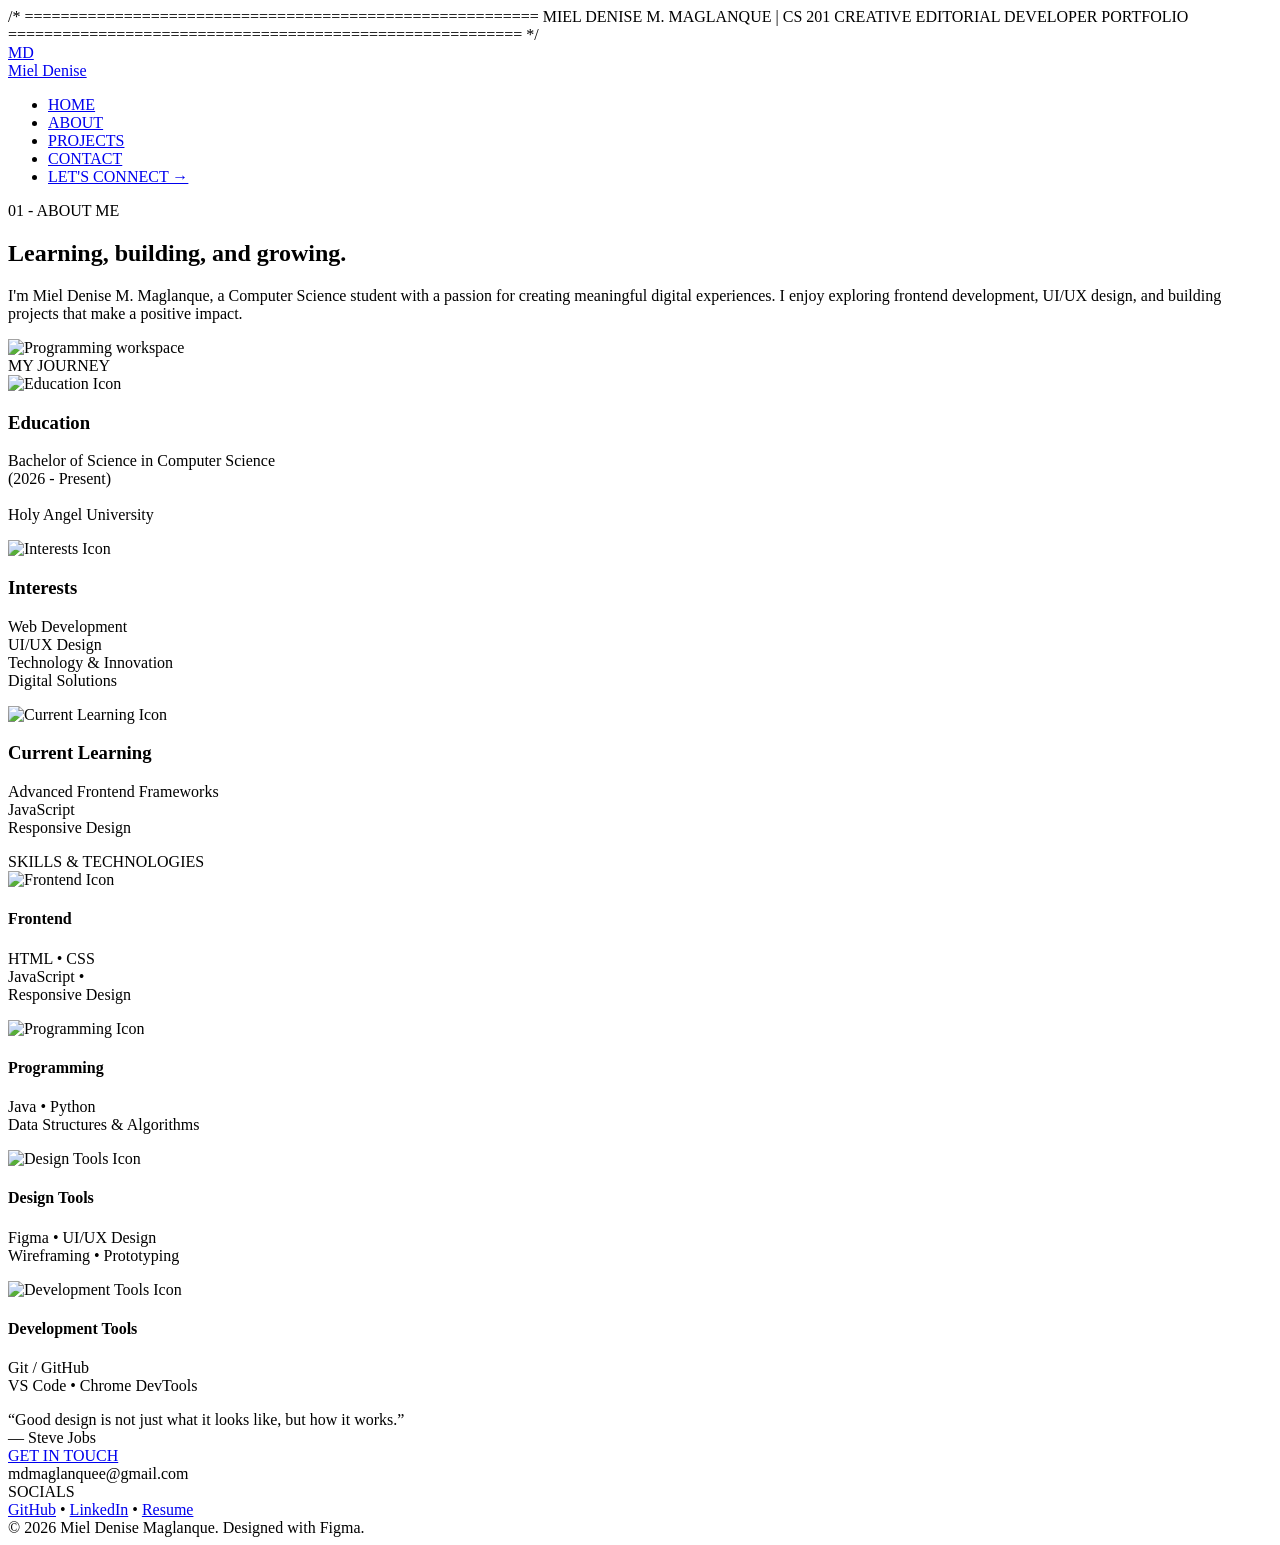
==== about.html @ 734ed011 "Add files via upload" ====
/* =========================================================
   MIEL DENISE M. MAGLANQUE | CS 201
   CREATIVE EDITORIAL DEVELOPER PORTFOLIO
========================================================= */

<!DOCTYPE html>
<html lang="en">
<head>
  <meta charset="UTF-8">
  <meta name="viewport" content="width=device-width, initial-scale=1.0">
  <title>About | Miel Denise</title>
  <link rel="stylesheet" href="css/style.css">
</head>
<body>

  <header class="site-header">
    <div class="container nav-container">
      <a href="index.html" class="brand-logo">
        <div class="logo-circle">MD</div>
        <span class="brand-name">Miel Denise</span>
      </a>
      <nav>
        <ul class="nav-menu">
          <li><a href="index.html" class="nav-link">HOME</a></li>
          <li><a href="about.html" class="nav-link active">ABOUT</a></li>
          <li><a href="projects.html" class="nav-link">PROJECTS</a></li>
          <li><a href="contact.html" class="nav-link">CONTACT</a></li>
          <li><a href="contact.html" class="btn-connect-header">LET'S CONNECT &rarr;</a></li>
        </ul>
      </nav>
    </div>
  </header>

  <main class="container">
    <div class="section-tag">01 - ABOUT ME</div>
    <section class="about-hero">
      <div>
        <h1 class="about-title">Learning, building, and growing.</h1>
        <p class="about-desc">
          I'm Miel Denise M. Maglanque, a Computer Science student with a passion for creating meaningful digital experiences. I enjoy exploring frontend development, UI/UX design, and building projects that make a positive impact.
        </p>
      </div>
      <div class="about-image-card">
        <img src="img/about-pic.jpg" alt="Programming workspace" class="about-img">
      </div>
    </section>

    <div class="section-tag">MY JOURNEY</div>

    <!-- Info Cards -->
    <section class="about-cards-grid">
      <div class="info-card">
        <img src="img/education.png" alt="Education Icon" class="card-icon">
        <h3>Education</h3>
        <p>Bachelor of Science in Computer Science<br>(2026 - Present)<br><br>Holy Angel University</p>
      </div>
      <div class="info-card">
        <img src="img/designtools.png" alt="Interests Icon" class="card-icon">
        <h3>Interests</h3>
        <p>Web Development<br>UI/UX Design<br>Technology & Innovation<br>Digital Solutions</p>
      </div>
      <div class="info-card">
        <img src="img/currentlearning.png" alt="Current Learning Icon" class="card-icon">
        <h3>Current Learning</h3>
        <p>Advanced Frontend Frameworks<br>JavaScript<br>Responsive Design</p>
      </div>
    </section>

    <div class="section-tag">SKILLS & TECHNOLOGIES</div>

    <!-- Skills Grid -->
    <section class="skills-section">
      <div class="skills-grid">
        <div class="skill-card">
          <img src="img/frontend.jpg" alt="Frontend Icon">
          <h4>Frontend</h4>
          <p>HTML &bull; CSS<br>JavaScript &bull;<br>Responsive Design</p>
        </div>
        <div class="skill-card">
          <img src="img/prog.jpg" alt="Programming Icon">
          <h4>Programming</h4>
          <p>Java &bull; Python<br>Data Structures & Algorithms</p>
        </div>
        <div class="skill-card">
          <img src="img/designtools.png" alt="Design Tools Icon">
          <h4>Design Tools</h4>
          <p>Figma &bull; UI/UX Design<br>Wireframing &bull; Prototyping</p>
        </div>
        <div class="skill-card">
          <img src="img/developmenttools.png" alt="Development Tools Icon">
          <h4>Development Tools</h4>
          <p>Git / GitHub<br>VS Code &bull; Chrome DevTools</p>
        </div>
      </div>
    </section>

    <!-- Quote Banner -->
    <section class="quote-banner">
      <div class="quote-text">&ldquo;Good design is not just what it looks like, but how it works.&rdquo;</div>
      <div class="quote-author">&mdash; Steve Jobs</div>
    </section>
  </main>

<footer class="site-footer">
    <div class="container">
      <div class="footer-grid">

        <div>
          <div class="footer-col-title">
            <a href="contact.html" class="footer-title-link">GET IN TOUCH</a>
          </div>
          <span class="footer-col-link">mdmaglanquee@gmail.com</span>
        </div>

        <div>
          <div class="footer-col-title">SOCIALS</div>
          <div class="footer-social-links">
            <a href="https://github.com/mieldenise" target="_blank">GitHub</a> &bull;
            <a href="https://www.linkedin.com/in/miel-denise-maglanque-66a54034a" target="_blank">LinkedIn</a> &bull;
            <a href="resume.pdf" target="_blank">Resume</a>
          </div>
        </div>

      </div>

      <div class="footer-copyright">
        &copy; 2026 Miel Denise Maglanque. Designed with Figma.
      </div>
    </div>
  </footer>

  <script src="js/main.js"></script>
</body>
</html>
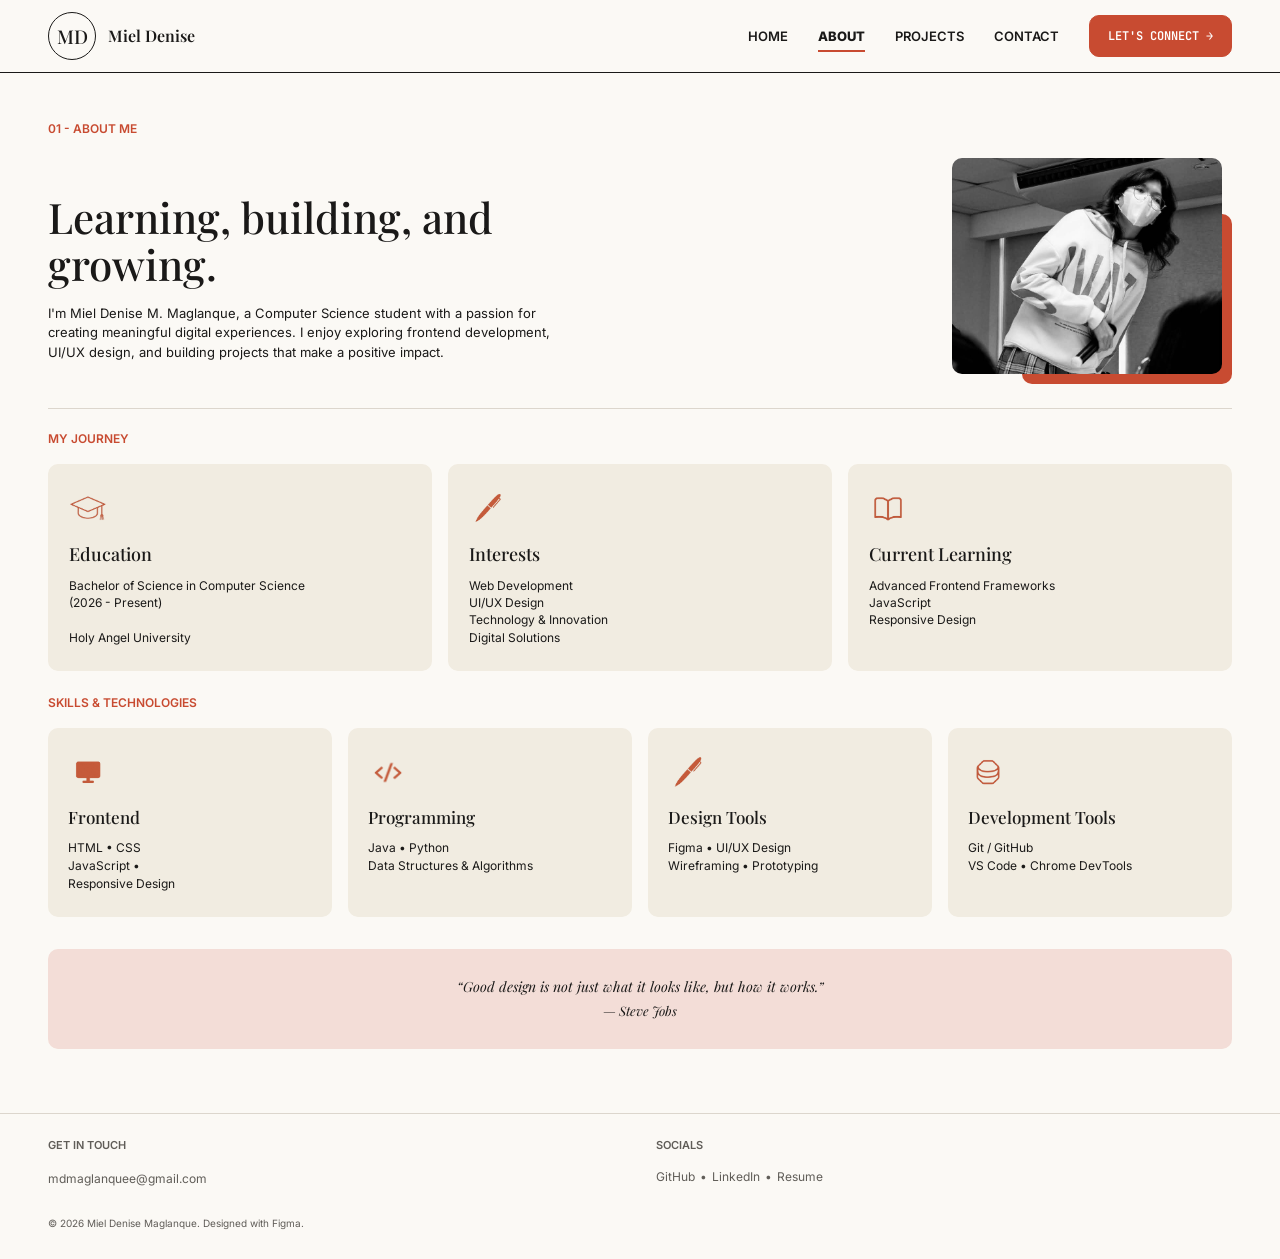
==== commit 0019a3ff: "Update about.html" ====
--- a/about.html
+++ b/about.html
@@ -1,7 +1,7 @@
-/* =========================================================
+<!-- =========================================================
    MIEL DENISE M. MAGLANQUE | CS 201
    CREATIVE EDITORIAL DEVELOPER PORTFOLIO
-========================================================= */
+========================================================= -->
 
 <!DOCTYPE html>
 <html lang="en">
@@ -131,4 +131,4 @@
 
   <script src="js/main.js"></script>
 </body>
-</html>+</html>
--- a/css/style.css
+++ b/css/style.css
@@ -0,0 +1,2454 @@
+
+/* =========================================================
+   MIEL DENISE M. MAGLANQUE | CS 201
+   CREATIVE EDITORIAL DEVELOPER PORTFOLIO
+========================================================= */
+
+@import url('https://fonts.googleapis.com/css2?family=Inter:wght@400;500;600;700;800&family=JetBrains+Mono:wght@400;500;600;700&family=Playfair+Display:ital,wght@0,400;0,500;0,600;0,700;1,400;1,500&display=swap');
+
+:root {
+
+  /* Color System */
+  --color-white: #FFFFFF;
+
+  --bg-primary: #FBF9F5;
+  --bg-surface: #F1ECE1;
+
+  --text-main: #1A1918;
+  --text-muted: #605D58;
+
+  --accent-primary: #C84B31;
+  --accent-hover: #9E3A25;
+
+  --border-color: #1A1918;
+  --border-subtle: #DCD6CD;
+
+  /* Typography */
+  --font-display: 'Playfair Display', Georgia, serif;
+  --font-body: 'Inter', Arial, sans-serif;
+  --font-mono: 'JetBrains Mono', monospace;
+
+  /* Font Sizes */
+  --display-size: 64px;
+  --h1-size: 48px;
+  --h2-size: 32px;
+  --h3-size: 20px;
+
+  --body-size: 14px;
+  --nav-size: 15px;
+  --small-size: 12px;
+  --button-size: 12px;
+
+  /* Spacing System */
+  --space-1: 4px;
+  --space-2: 8px;
+  --space-3: 12px;
+  --space-4: 16px;
+  --space-5: 24px;
+  --space-6: 32px;
+  --space-7: 40px;
+  --space-8: 48px;
+  --space-9: 64px;
+  --space-10: 80px;
+
+  /* Layout */
+  --container-width: 1200px;
+  --desktop-padding: 48px;
+  --tablet-padding: 40px;
+  --mobile-padding: 16px;
+
+  /* Border Radius */
+  --radius: 10px;
+
+  /* Transitions */
+  --transition: 0.25s ease;
+
+}
+
+
+/* =========================================================
+   RESET & BASE STYLES
+========================================================= */
+
+*,
+*::before,
+*::after {
+  box-sizing: border-box;
+  margin: 0;
+  padding: 0;
+}
+
+html {
+  scroll-behavior: smooth;
+  font-size: 16px;
+}
+
+body {
+  background: var(--bg-primary);
+  color: var(--text-main);
+  font-family: var(--font-body);
+  font-size: var(--body-size);
+  line-height: 1.5;
+  min-height: 100vh;
+  overflow-x: hidden;
+}
+
+img {
+  display: block;
+  max-width: 100%;
+}
+
+a {
+  color: inherit;
+  text-decoration: none;
+}
+
+button,
+input,
+textarea {
+  font: inherit;
+}
+
+button {
+  cursor: pointer;
+}
+
+ul,
+ol {
+  list-style: none;
+}
+
+p {
+  color: var(--text-main);
+}
+
+::selection {
+  background: var(--accent-primary);
+  color: var(--color-white);
+}
+
+
+/* =========================================================
+   TYPOGRAPHY
+========================================================= */
+
+h1,
+h2,
+h3,
+h4,
+h5,
+h6 {
+  color: var(--text-main);
+  font-family: var(--font-display);
+  font-weight: 500;
+  line-height: 1.1;
+}
+
+h1 {
+  font-size: var(--h1-size);
+}
+
+h2 {
+  font-size: var(--h2-size);
+}
+
+h3 {
+  font-size: var(--h3-size);
+}
+
+p {
+  font-family: var(--font-body);
+  font-size: var(--body-size);
+  line-height: 1.45;
+}
+
+.section-tag,
+.hero-subtag,
+.meta-label,
+.footer-col-title,
+.process-step-num,
+.process-step-title,
+.meta-group-title {
+  font-family: var(--font-body);
+}
+
+
+/* =========================================================
+  DITOOOOOOOOO CONTAINER & LAYOUT
+========================================================= */
+
+.container {
+  width: min(
+    calc(100% - (var(--desktop-padding) * 2)),
+    var(--container-width)
+  );
+
+  margin-inline: auto;
+}
+
+
+/* =========================================================
+   HEADER / NAVIGATION HERE
+========================================================= */
+
+.site-header {
+  width: 100%;
+  background: var(--bg-primary);
+  border-bottom: 1px solid var(--border-color);
+}
+
+.nav-container {
+  min-height: 72px;
+
+  display: flex;
+  align-items: center;
+  justify-content: space-between;
+
+  gap: 32px;
+}
+
+
+/* Brand */
+
+.brand-logo {
+  display: inline-flex;
+  align-items: center;
+  gap: 12px;
+
+  flex-shrink: 0;
+}
+
+.logo-circle {
+  width: 48px;
+  height: 48px;
+
+  border: 1px solid var(--border-color);
+  border-radius: 50%;
+
+  display: flex;
+  align-items: center;
+  justify-content: center;
+
+  font-family: var(--font-display);
+  font-size: 19px;
+  font-weight: 500;
+
+  color: var(--text-main);
+  background: var(--bg-primary);
+}
+
+.brand-name {
+  font-family: var(--font-display);
+  font-size: 16px;
+  font-weight: 600;
+  white-space: nowrap;
+}
+
+
+/* Desktop Navigation */
+
+nav {
+  margin-left: auto;
+}
+
+.nav-menu {
+  display: flex;
+  align-items: center;
+  justify-content: flex-end;
+
+  gap: 30px;
+}
+
+.nav-link {
+  position: relative;
+
+  display: inline-block;
+
+  padding: 26px 0;
+
+  font-family: var(--font-body);
+  font-size: 13px;
+  font-weight: 600;
+  line-height: 1;
+
+  color: var(--text-main);
+
+  transition:
+    color var(--transition),
+    font-weight var(--transition);
+}
+
+/* Hover */
+
+.nav-link:hover {
+  color: var(--accent-primary);
+}
+
+/* Selected / Active */
+
+.nav-link.active {
+  font-weight: 800;
+}
+
+/* Terracotta active underline */
+
+.nav-link.active::after {
+  content: '';
+
+  position: absolute;
+  left: 0;
+  right: 0;
+  bottom: 17px;
+
+  height: 2px;
+
+  background: var(--accent-primary);
+}
+
+
+/* Header Connect Button */
+
+.btn-connect-header {
+  display: inline-flex;
+  align-items: center;
+  justify-content: center;
+
+  padding: 11px 18px;
+
+  border: 1px solid var(--accent-primary);
+  border-radius: var(--radius);
+
+  background: var(--accent-primary);
+  color: var(--color-white);
+
+  font-family: var(--font-mono);
+  font-size: var(--button-size);
+  font-weight: 600;
+  white-space: nowrap;
+
+  transition:
+    background var(--transition),
+    border-color var(--transition),
+    transform var(--transition);
+}
+
+.btn-connect-header:hover {
+  background: var(--accent-hover);
+  border-color: var(--accent-hover);
+  color: var(--color-white);
+  transform: translateY(-1px);
+}
+
+
+/* Mobile Menu Toggle */
+
+.mobile-menu-toggle {
+  display: none;
+
+  width: 40px;
+  height: 40px;
+
+  align-items: center;
+  justify-content: center;
+
+  border: 0;
+  background: transparent;
+
+  color: var(--text-main);
+}
+
+.hamburger-icon {
+  width: 20px;
+
+  display: flex;
+  flex-direction: column;
+  gap: 4px;
+}
+
+.hamburger-icon span {
+  display: block;
+
+  width: 100%;
+  height: 1.5px;
+
+  background: var(--text-main);
+}
+
+
+/* =========================================================
+   SHARED COMPONENTS HERREEEEE
+========================================================= */
+
+/* Section Labels */
+
+.section-tag,
+.hero-subtag {
+  color: var(--accent-primary);
+
+  font-family: var(--font-body);
+  font-size: 12px;
+  font-weight: 600;
+  line-height: 1.4;
+
+  letter-spacing: 0;
+  text-transform: uppercase;
+}
+
+
+/* Buttons */
+
+.btn-primary,
+.btn-secondary {
+  display: inline-flex;
+  align-items: center;
+  justify-content: center;
+
+  min-height: 40px;
+  padding: 11px 20px;
+
+  border-radius: var(--radius);
+
+  font-family: var(--font-mono);
+  font-size: var(--button-size);
+  font-weight: 600;
+
+  transition:
+    background var(--transition),
+    color var(--transition),
+    border-color var(--transition),
+    transform var(--transition);
+}
+
+.btn-primary {
+  background: var(--accent-primary);
+  color: var(--color-white);
+  border: 1px solid var(--accent-primary);
+}
+
+.btn-primary:hover {
+  background: var(--accent-hover);
+  border-color: var(--accent-hover);
+  transform: translateY(-1px);
+}
+
+.btn-secondary {
+  background: transparent;
+  color: var(--text-main);
+  border: 1px solid var(--border-color);
+}
+
+.btn-secondary:hover {
+  background: var(--text-main);
+  color: var(--color-white);
+}
+
+
+/* Shared Focus Style */
+
+button:focus-visible,
+a:focus-visible,
+input:focus-visible,
+textarea:focus-visible {
+  outline: 2px solid var(--accent-primary);
+  outline-offset: 4px;
+}
+
+
+/* Dividers */
+
+.section-divider {
+  border: 0;
+  border-top: 1px solid var(--border-subtle);
+  margin: var(--space-6) 0;
+}
+
+
+/* =========================================================
+   HOME PAGE NEOWWWWWWWWW
+========================================================= */
+
+
+/* Hero Section */
+
+.hero-section {
+  display: grid;
+  grid-template-columns: minmax(0, 1fr) minmax(280px, 0.72fr);
+  align-items: center;
+
+  gap: 56px;
+
+  padding: 76px 0 32px;
+
+  border-bottom: 1px solid var(--border-subtle);
+}
+
+.hero-content {
+  min-width: 0;
+}
+
+.hero-subtag {
+  margin-bottom: 16px;
+}
+
+.hero-title {
+  max-width: 570px;
+
+  margin-bottom: 22px;
+
+  font-family: var(--font-display);
+  font-size: var(--display-size);
+  font-weight: 500;
+  line-height: 1.08;
+}
+
+.hero-description {
+  max-width: 540px;
+
+  margin-bottom: 28px;
+
+  font-size: 14px;
+  line-height: 1.5;
+  text-align: left;
+}
+
+.hero-actions {
+  display: flex;
+  flex-wrap: wrap;
+  align-items: center;
+  gap: 12px;
+}
+
+
+/* Hero Image */
+
+.hero-image-wrapper {
+  position: relative;
+
+  width: min(100%, 340px);
+
+  justify-self: end;
+  padding: 0 0 16px 0;
+}
+
+.hero-image-bg {
+  position: absolute;
+
+  width: 100%;
+  height: 100%;
+
+  top: 16px;
+  left: 16px;
+
+  background: var(--accent-primary);
+  border-radius: var(--radius);
+
+  z-index: 0;
+}
+
+.hero-img {
+  position: relative;
+  z-index: 1;
+
+  width: 100%;
+  height: 380px;
+
+  object-fit: cover;
+  object-position: center;
+
+  border-radius: var(--radius);
+  filter: grayscale(100%);
+}
+
+
+/* Statement */
+
+.statement-section {
+  padding: 32px 0 48px;
+}
+
+.statement-grid {
+  display: grid;
+  grid-template-columns: 1.1fr 1fr;
+
+  gap: 32px;
+  align-items: stretch;
+}
+
+.statement-heading {
+  font-size: 32px;
+  line-height: 1.1;
+
+  max-width: 320px;
+  margin-bottom: 16px;
+}
+
+.statement-text {
+  max-width: 470px;
+  font-size: 14px;
+  line-height: 1.5;
+}
+
+.statement-meta {
+  display: grid;
+  grid-template-columns: 1fr 1fr;
+
+  align-items: center;
+  gap: 24px;
+
+  border-left: 1px solid var(--border-color);
+  padding-left: 32px;
+}
+
+.meta-label {
+  font-size: 12px;
+  font-weight: 700;
+  margin-bottom: 12px;
+}
+
+.meta-value {
+  font-size: 13px;
+  line-height: 1.4;
+}
+
+
+/* =========================================================
+   ABOUT PAGEEEEEEEEEEE
+========================================================= */
+
+main.container {
+  padding-top: 48px;
+  padding-bottom: 48px;
+}
+
+
+/* About Intro */
+
+.about-hero {
+  display: grid;
+  grid-template-columns: minmax(0, 1fr) 280px;
+
+  gap: 40px;
+  align-items: center;
+
+  padding: 20px 0 24px;
+
+  border-bottom: 1px solid var(--border-subtle);
+}
+
+.about-title {
+  max-width: 500px;
+
+  margin: 14px 0 16px;
+
+  font-size: 42px;
+  line-height: 1.12;
+}
+
+.about-desc {
+  max-width: 510px;
+  font-size: 13px;
+  line-height: 1.5;
+}
+
+.about-image-card {
+  position: relative;
+  width: auto;
+  padding: 0 10px 10px 0;
+}
+
+.about-image-card::after {
+  content: '';
+
+  position: absolute;
+  right: 0;
+  bottom: 0;
+
+  width: 75%;
+  height: 75%;
+
+  background: var(--accent-primary);
+  border-radius: var(--radius);
+
+  z-index: 0;
+}
+
+.about-img {
+  position: relative;
+  z-index: 1;
+
+  width: auto;
+  height: auto;
+
+  object-fit: cover;
+  object-position: center;
+
+  border-radius: var(--radius);
+  filter: grayscale(100%);
+}
+
+
+/* Journey */
+
+.about-hero + .section-tag {
+  margin-top: 22px;
+}
+
+.about-cards-grid {
+  display: grid;
+  grid-template-columns: repeat(3, minmax(0, 1fr));
+
+  gap: 16px;
+
+  margin: 16px 0 24px;
+}
+
+.info-card {
+  background: var(--bg-surface);
+  border: 1px solid transparent;
+  border-radius: var(--radius);
+
+  padding: 24px 20px;
+
+  min-width: 0;
+}
+
+.card-icon {
+  width: 38px;
+  height: 38px;
+
+  object-fit: contain;
+
+  margin-bottom: 18px;
+}
+
+.info-card h3 {
+  font-family: var(--font-display);
+  font-size: 18px;
+  margin-bottom: 12px;
+}
+
+.info-card p {
+  font-size: 12px;
+  line-height: 1.45;
+}
+
+
+/* Skills */
+
+.skills-section {
+  margin-top: 16px;
+  margin-bottom: 32px;
+}
+
+.skills-grid {
+  display: grid;
+  grid-template-columns: repeat(4, minmax(0, 1fr));
+
+  gap: 16px;
+}
+
+.skill-card {
+  background: var(--bg-surface);
+  border-radius: var(--radius);
+
+  padding: 24px 20px;
+}
+
+.skill-card img {
+  width: 40px;
+  height: 40px;
+
+  object-fit: contain;
+
+  margin-bottom: 16px;
+}
+
+.skill-card h4 {
+  font-size: 17px;
+  margin-bottom: 12px;
+}
+
+.skill-card p {
+  font-size: 12px;
+  line-height: 1.5;
+}
+
+
+/* Quote */
+
+.quote-banner {
+  display: flex;
+  flex-direction: column;
+  align-items: center;
+  justify-content: center;
+
+  min-height: 100px;
+
+  padding: 24px;
+
+  border-radius: var(--radius);
+  background: #F3DDD7;
+
+  text-align: center;
+}
+
+.quote-text {
+  font-family: var(--font-display);
+  font-size: 14px;
+  font-style: italic;
+  line-height: 1.5;
+
+  max-width: 450px;
+}
+
+.quote-author {
+  margin-top: 4px;
+
+  font-family: var(--font-display);
+  font-size: 13px;
+  font-style: italic;
+}
+
+
+/* =========================================================
+   PROJECTS PAGEEEEEEEEEEEEE
+========================================================= */
+
+.projects-header {
+  padding-top: 8px;
+}
+
+.projects-header-grid {
+  display: grid;
+  grid-template-columns: minmax(0, 1fr) minmax(260px, 0.75fr);
+
+  align-items: end;
+  gap: 40px;
+
+  padding: 20px 0 24px;
+}
+
+.projects-title {
+  font-size: 42px;
+  line-height: 1.1;
+
+  margin: 10px 0 16px;
+}
+
+.projects-subtitle {
+  max-width: 500px;
+
+  font-size: 13px;
+  line-height: 1.5;
+}
+
+
+/* Toolbar */
+
+.projects-toolbar {
+  display: flex;
+  flex-direction: column;
+  align-items: stretch;
+  gap: 12px;
+}
+
+.search-box {
+  display: flex;
+  align-items: center;
+
+  width: 100%;
+  height: 40px;
+
+  border: 1px solid var(--border-color);
+  border-radius: 24px;
+
+  padding: 0 12px;
+}
+
+.search-box input {
+  flex: 1;
+  min-width: 0;
+
+  border: 0;
+  outline: 0;
+
+  background: transparent;
+
+  font-family: var(--font-body);
+  font-size: 12px;
+  color: var(--text-main);
+}
+
+.search-box input::placeholder {
+  color: var(--text-muted);
+}
+
+.search-icon {
+  width: 18px;
+  height: 18px;
+  object-fit: contain;
+}
+
+.filter-buttons {
+  display: flex;
+  flex-wrap: wrap;
+  gap: 8px;
+}
+
+.filter-btn {
+  padding: 7px 14px;
+
+  border: 1px solid var(--border-color);
+  border-radius: var(--radius);
+
+  background: transparent;
+  color: var(--text-main);
+
+  font-family: var(--font-body);
+  font-size: 12px;
+  font-weight: 500;
+
+  transition:
+    background var(--transition),
+    color var(--transition);
+}
+
+.filter-btn:hover,
+.filter-btn.active {
+  background: var(--accent-primary);
+  border-color: var(--accent-primary);
+  color: var(--color-white);
+}
+
+
+/* Project List */
+
+.projects-list {
+  display: grid;
+  grid-template-columns: repeat(2, minmax(0, 1fr));
+
+  gap: 24px;
+
+  padding: 16px 0;
+}
+
+.project-card {
+  width: 100%;
+
+  border: 1px solid var(--border-color);
+  border-radius: var(--radius);
+
+  background: var(--bg-primary);
+
+  overflow: hidden;
+}
+
+.project-card-img {
+  width: 100%;
+  height: 250px;
+
+  object-fit: cover;
+  object-position: center;
+}
+
+.project-card-body {
+  padding: 20px;
+}
+
+.project-card-title {
+  font-size: 24px;
+  margin-bottom: 10px;
+}
+
+.project-tags {
+  display: flex;
+  flex-wrap: wrap;
+  gap: 6px;
+
+  margin-bottom: 14px;
+}
+
+.tag-pill {
+  padding: 4px 9px;
+
+  border: 1px solid var(--border-color);
+  border-radius: 20px;
+
+  font-size: 10px;
+  font-weight: 500;
+}
+
+.project-card-desc {
+  font-size: 13px;
+  line-height: 1.5;
+
+  margin-bottom: 18px;
+}
+
+.link-view-details {
+  color: var(--accent-primary);
+
+  font-family: var(--font-mono);
+  font-size: 12px;
+  font-weight: 600;
+
+  transition: color var(--transition);
+}
+
+.link-view-details:hover {
+  color: var(--accent-hover);
+  text-decoration: underline;
+}
+
+
+/* =========================================================
+   CASE STUDY PAGEEEEEEEEEEE
+========================================================= */
+
+.case-study-header {
+  padding-top: 8px;
+  padding-bottom: 20px;
+}
+
+.back-link {
+  display: inline-block;
+
+  margin-bottom: 16px;
+
+  color: var(--accent-primary);
+
+  font-family: var(--font-mono);
+  font-size: 11px;
+  font-weight: 500;
+}
+
+.back-link:hover {
+  color: var(--accent-hover);
+  text-decoration: underline;
+}
+
+.case-study-title {
+  font-size: 42px;
+  line-height: 1.1;
+
+  margin-bottom: 14px;
+}
+
+.case-study-subtitle {
+  max-width: 540px;
+
+  font-size: 13px;
+  line-height: 1.5;
+}
+
+
+/* Hero */
+
+.case-study-hero-grid {
+  display: grid;
+  grid-template-columns: minmax(0, 1fr) minmax(0, 1fr);
+
+  gap: 24px;
+  align-items: start;
+
+  margin-bottom: 48px;
+}
+
+.case-study-main-img {
+  width: 100%;
+  height: 300px;
+
+  object-fit: cover;
+  object-position: center;
+
+  border-radius: var(--radius);
+}
+
+.overview-box {
+  border: 1px solid var(--border-color);
+  border-radius: var(--radius);
+
+  padding: 20px;
+}
+
+.overview-box h3 {
+  font-size: 20px;
+  margin-bottom: 12px;
+}
+
+.overview-box p {
+  font-size: 13px;
+  line-height: 1.45;
+
+  margin-bottom: 16px;
+}
+
+.meta-group {
+  margin-top: 16px;
+}
+
+.meta-group-title {
+  color: var(--text-main);
+
+  font-size: 12px;
+  font-weight: 700;
+
+  margin-bottom: 4px;
+}
+
+.meta-group-desc {
+  font-family: var(--font-body);
+  font-size: 12px;
+  line-height: 1.45;
+}
+
+
+/* Process */
+
+.process-section {
+  margin-bottom: 40px;
+}
+
+.process-title {
+  font-family: var(--font-display);
+  font-size: 32px;
+  font-weight: 500;
+
+  margin-bottom: 20px;
+}
+
+.process-grid {
+  display: grid;
+  grid-template-columns: repeat(2, minmax(0, 1fr));
+
+  gap: 24px;
+}
+
+.process-grid > div {
+  display: grid;
+  grid-template-columns: 40px minmax(0, 1fr);
+
+  column-gap: 12px;
+  row-gap: 4px;
+
+  padding: 0 0 20px;
+
+  border-bottom: 1px solid var(--border-subtle);
+}
+
+.process-step-num {
+  grid-row: span 2;
+
+  color: var(--accent-primary);
+
+  font-family: var(--font-display);
+  font-size: 22px;
+  line-height: 1;
+}
+
+.process-step-title {
+  font-family: var(--font-display);
+  font-size: 15px;
+  font-weight: 600;
+  line-height: 1.25;
+}
+
+.process-step-desc {
+  grid-column: 2;
+
+  font-size: 12px;
+  line-height: 1.45;
+}
+
+
+/* Solution and Result */
+
+.solution-result-grid {
+  display: grid;
+  grid-template-columns: repeat(2, minmax(0, 1fr));
+
+  gap: 24px;
+
+  margin-bottom: 32px;
+}
+
+.solution-result-grid > div {
+  min-width: 0;
+}
+
+.solution-result-grid > div + div {
+  border-left: 1px solid var(--border-color);
+  padding-left: 24px;
+}
+
+.solution-result-grid .process-title {
+  font-size: 24px;
+  margin-bottom: 12px !important;
+}
+
+
+/* Takeaways */
+
+.takeaways-banner {
+  display: flex;
+  flex-direction: column;
+  align-items: center;
+
+  padding: 24px;
+
+  background: #F3DDD7;
+  border-radius: var(--radius);
+
+  text-align: center;
+
+  margin-bottom: 24px;
+}
+
+.takeaways-title {
+  font-family: var(--font-display);
+  font-size: 16px;
+  font-style: italic;
+
+  margin-bottom: 10px;
+}
+
+.takeaways-list {
+  font-family: var(--font-body);
+  font-size: 12px;
+  line-height: 1.6;
+}
+
+
+/* =========================================================
+   CONTACT PAGEEEEEEEEEE
+========================================================= */
+
+.contact-section {
+  padding: 8px 0 48px;
+}
+
+.contact-grid {
+  display: grid;
+  grid-template-columns: minmax(0, 1fr) minmax(320px, 0.75fr);
+
+  gap: 64px;
+  align-items: start;
+
+  padding-top: 12px;
+}
+
+.contact-heading {
+  font-size: 48px;
+  line-height: 1.1;
+
+  margin: 40px 0 24px;
+}
+
+.contact-subtext {
+  max-width: 440px;
+
+  font-size: 14px;
+  line-height: 1.5;
+
+  margin-bottom: 32px;
+}
+
+
+/* Contact Details */
+
+.contact-details {
+  display: flex;
+  flex-direction: column;
+  gap: 18px;
+}
+
+.contact-item {
+  display: flex;
+  align-items: center;
+  gap: 16px;
+
+  font-size: 13px;
+}
+
+.contact-item img {
+  width: 20px;
+  height: 20px;
+
+  object-fit: contain;
+}
+
+.contact-item a:hover {
+  color: var(--accent-primary);
+}
+
+.contact-social-icons {
+  display: flex;
+  align-items: center;
+  gap: 16px;
+
+  margin-top: 6px;
+}
+
+.contact-social-icons img {
+  width: 20px;
+  height: 20px;
+
+  object-fit: contain;
+
+  transition: transform var(--transition);
+}
+
+.contact-social-icons a:hover img {
+  transform: translateY(-2px);
+}
+
+
+/* Contact Form */
+
+.contact-form-card {
+  border: 1px solid var(--border-color);
+  border-radius: var(--radius);
+
+  padding: 24px;
+
+  width: 100%;
+}
+
+.form-group {
+  display: flex;
+  flex-direction: column;
+  gap: 8px;
+
+  margin-bottom: 18px;
+}
+
+.form-group label {
+  font-family: var(--font-body);
+  font-size: 13px;
+  font-weight: 500;
+}
+
+.form-group input,
+.form-group textarea {
+  width: 100%;
+
+  border: 1px solid var(--border-color);
+  border-radius: 0;
+
+  background: transparent;
+
+  padding: 10px;
+
+  color: var(--text-main);
+
+  font-family: var(--font-body);
+  font-size: 12px;
+
+  outline: none;
+}
+
+.form-group input {
+  height: 40px;
+}
+
+.form-group textarea {
+  min-height: 120px;
+  resize: vertical;
+}
+
+.form-group input::placeholder,
+.form-group textarea::placeholder {
+  color: #C8C2B9;
+}
+
+.form-group input:focus,
+.form-group textarea:focus {
+  border-color: var(--accent-primary);
+  outline: 1px solid var(--accent-primary);
+}
+
+
+/* Send Button */
+
+.btn-send-message {
+  width: 100%;
+
+  min-height: 40px;
+  padding: 10px 16px;
+
+  border: 1px solid var(--accent-primary);
+  border-radius: 0;
+
+  background: var(--accent-primary);
+  color: var(--color-white);
+
+  font-family: var(--font-mono);
+  font-size: 11px;
+  font-weight: 600;
+
+  transition:
+    background var(--transition),
+    border-color var(--transition);
+}
+
+.btn-send-message:hover {
+  background: var(--accent-hover);
+  border-color: var(--accent-hover);
+}
+
+
+/* =========================================================
+   FOOTERRRRRRR DITO
+========================================================= */
+
+.site-footer {
+  width: 100%;
+
+  margin-top: 16px;
+  padding: 24px 0 28px;
+
+  border-top: 1px solid var(--border-subtle);
+
+  color: var(--text-muted);
+
+  font-family: var(--font-body);
+}
+
+
+/* Footer Grid */
+
+.footer-grid {
+  display: grid;
+  grid-template-columns: 1fr 1fr;
+
+  gap: 32px;
+
+  margin-bottom: 28px;
+}
+
+.footer-col-title {
+  color: var(--text-muted);
+
+  font-family: var(--font-body);
+  font-size: 11px;
+  font-weight: 600;
+
+  line-height: 1.4;
+  text-transform: uppercase;
+
+  margin-bottom: 14px;
+}
+
+.footer-col-link,
+.footer-social-links,
+.footer-social-links a {
+  color: var(--text-muted);
+
+  font-family: var(--font-body);
+  font-size: 12px;
+  font-weight: 400;
+
+  line-height: 1.6;
+}
+
+.footer-col-link:hover,
+.footer-social-links a:hover {
+  color: var(--accent-primary);
+  text-decoration: underline;
+}
+
+.footer-social-links {
+  display: flex;
+  flex-wrap: wrap;
+  align-items: center;
+  gap: 5px;
+}
+
+.footer-title-link {
+    color: inherit;
+    text-decoration: none;
+    display: inline-block;
+    cursor: pointer;
+    transition: color 0.3s ease, transform 0.3s ease;
+}
+
+.footer-title-link:hover {
+    color: #AC6B4F;
+    transform: translateY(-2px);
+}
+
+/* Copyright */
+
+.footer-copyright {
+  color: var(--text-muted);
+
+  font-family: var(--font-body);
+  font-size: 10px;
+  font-weight: 400;
+
+  line-height: 1.5;
+}
+
+
+/* =========================================================
+   DESKTOP RESPONSIVEEEEEEE
+========================================================= */
+
+@media (max-width: 1199px) {
+
+  :root {
+    --desktop-padding: 40px;
+  }
+
+  .hero-section {
+    gap: 40px;
+  }
+
+  .hero-title {
+    font-size: 54px;
+  }
+
+  .nav-menu {
+    gap: 22px;
+  }
+
+  .nav-link {
+    font-size: 14px;
+  }
+
+  .contact-grid {
+    gap: 40px;
+  }
+
+}
+
+
+/* =========================================================
+   TABLET Approximately 768px!!!!
+========================================================= */
+
+@media (max-width: 900px) {
+
+  :root {
+    --desktop-padding: 32px;
+    --display-size: 48px;
+    --h1-size: 40px;
+    --h2-size: 30px;
+  }
+
+  .container {
+    width: calc(100% - 64px);
+  }
+
+  .nav-container {
+    min-height: 64px;
+  }
+
+  .logo-circle {
+    width: 40px;
+    height: 40px;
+    font-size: 17px;
+  }
+
+  .brand-name {
+    font-size: 14px;
+  }
+
+  .nav-menu {
+    gap: 18px;
+  }
+
+  .nav-link {
+    font-size: 13px;
+  }
+
+  .btn-connect-header {
+    padding: 9px 12px;
+    font-size: 10px;
+  }
+
+  .nav-link.active::after {
+    bottom: 15px;
+  }
+
+
+  /* Home */
+
+  .hero-section {
+    grid-template-columns: minmax(0, 1fr) minmax(220px, 0.8fr);
+    gap: 32px;
+
+    padding-top: 48px;
+  }
+
+  .hero-title {
+    font-size: 44px;
+  }
+
+  .hero-description {
+    font-size: 12px;
+  }
+
+  .hero-image-wrapper {
+    width: min(100%, 250px);
+  }
+
+  .hero-img {
+    height: 300px;
+  }
+
+  .statement-grid {
+    gap: 24px;
+  }
+
+  .statement-heading {
+    font-size: 28px;
+  }
+
+  .statement-text {
+    font-size: 12px;
+  }
+
+  .statement-meta {
+    padding-left: 24px;
+    gap: 16px;
+  }
+
+  .meta-value {
+    font-size: 11px;
+  }
+
+
+  /* About */
+
+  .about-hero {
+    grid-template-columns: minmax(0, 1fr) 200px;
+    gap: 24px;
+  }
+
+  .about-title {
+    font-size: 32px;
+  }
+
+  .about-desc {
+    font-size: 11px;
+  }
+
+  .about-img {
+    height: 140px;
+  }
+
+  .about-cards-grid {
+    gap: 12px;
+  }
+
+  .info-card {
+    padding: 16px 14px;
+  }
+
+  .info-card p {
+    font-size: 10px;
+  }
+
+  .skills-grid {
+    grid-template-columns: repeat(2, minmax(0, 1fr));
+    gap: 16px;
+  }
+
+
+  /* Projects */
+
+  .projects-header-grid {
+    grid-template-columns: minmax(0, 1fr) minmax(220px, 0.75fr);
+    gap: 24px;
+  }
+
+  .projects-title {
+    font-size: 32px;
+  }
+
+  .projects-subtitle {
+    font-size: 11px;
+  }
+
+  .projects-list {
+    grid-template-columns: 1fr;
+  }
+
+  .project-card {
+    max-width: 480px;
+  }
+
+  .project-card-img {
+    height: 230px;
+  }
+
+
+  /* Case Study */
+
+  .case-study-hero-grid {
+    gap: 16px;
+  }
+
+  .case-study-main-img {
+    height: 240px;
+  }
+
+  .overview-box {
+    padding: 16px;
+  }
+
+  .process-grid {
+    gap: 16px;
+  }
+
+  .process-step-title {
+    font-size: 13px;
+  }
+
+  .process-step-desc {
+    font-size: 10px;
+  }
+
+
+  /* Contact */
+
+  .contact-grid {
+    grid-template-columns: minmax(0, 1fr) minmax(240px, 0.85fr);
+    gap: 32px;
+  }
+
+  .contact-heading {
+    font-size: 40px;
+  }
+
+  .contact-subtext {
+    font-size: 12px;
+  }
+
+  .contact-form-card {
+    padding: 18px;
+  }
+
+}
+
+
+/* =========================================================
+   MOBILE NAVIGATION 390px / 360px !!!!
+========================================================= */
+
+@media (max-width: 767px) {
+
+  :root {
+    --mobile-padding: 16px;
+
+    --display-size: 36px;
+    --h1-size: 32px;
+    --h2-size: 26px;
+    --h3-size: 20px;
+  }
+
+  body {
+    font-size: 12px;
+  }
+
+  .container {
+    width: calc(100% - 32px);
+  }
+
+  main.container {
+    padding-top: 28px;
+    padding-bottom: 24px;
+  }
+
+
+  /* Header */
+
+  .site-header {
+    position: relative;
+    z-index: 100;
+  }
+
+  .nav-container {
+    min-height: 58px;
+    gap: 12px;
+  }
+
+  .brand-logo {
+    gap: 10px;
+  }
+
+  .logo-circle {
+    width: 38px;
+    height: 38px;
+
+    font-size: 16px;
+  }
+
+  .brand-name {
+    font-family: var(--font-display);
+    font-size: 13px;
+  }
+
+  .mobile-menu-toggle {
+    display: flex;
+  }
+
+  .desktop-nav {
+    position: static;
+  }
+
+  .nav-container > nav {
+    margin-left: auto;
+  }
+
+  .nav-container > .btn-connect-header {
+    display: none;
+  }
+
+  .nav-menu {
+    display: none;
+
+    position: absolute;
+    top: 58px;
+    left: 0;
+    right: 0;
+
+    flex-direction: column;
+    align-items: stretch;
+    gap: 0;
+
+    background: var(--bg-primary);
+    border-bottom: 1px solid var(--border-color);
+
+    padding: 8px 16px 16px;
+
+    z-index: 100;
+  }
+
+  .nav-menu.open {
+    display: flex;
+  }
+
+  .nav-menu li {
+    width: 100%;
+  }
+
+  .nav-link {
+    display: block;
+
+    width: 100%;
+    padding: 14px 0;
+
+    font-size: 15px;
+    font-weight: 600;
+  }
+
+  .nav-link.active {
+    font-weight: 800;
+  }
+
+  .nav-link.active::after {
+    left: 0;
+    right: auto;
+    bottom: 6px;
+
+    width: 28px;
+    height: 2px;
+  }
+
+  .nav-menu .btn-connect-header {
+    display: inline-flex;
+    margin-top: 10px;
+    width: 100%;
+  }
+
+
+  /* Shared */
+
+  .section-tag,
+  .hero-subtag {
+    font-size: 10px;
+  }
+
+  .section-divider {
+    margin: 24px 0;
+  }
+
+
+  /* Home */
+
+  .hero-section {
+    display: flex;
+    flex-direction: column;
+    align-items: stretch;
+    gap: 24px;
+
+    padding: 20px 0 24px;
+  }
+
+  .hero-title {
+    font-size: 34px;
+    line-height: 1.08;
+
+    margin-bottom: 16px;
+  }
+
+  .hero-description {
+    max-width: 100%;
+
+    font-size: 12px;
+    line-height: 1.4;
+
+    margin-bottom: 20px;
+
+    text-align: justify;
+  }
+
+  .hero-actions {
+    gap: 10px;
+  }
+
+  .btn-primary,
+  .btn-secondary {
+    min-height: 34px;
+    padding: 8px 14px;
+
+    font-size: 9px;
+  }
+
+  .hero-image-wrapper {
+    width: min(100%, 230px);
+
+    align-self: center;
+
+    margin-top: 4px;
+    padding: 0 10px 10px 0;
+  }
+
+  .hero-img {
+    height: 180px;
+  }
+
+  .hero-image-bg {
+    top: 10px;
+    left: 10px;
+  }
+
+  .statement-section {
+    padding: 24px 0 16px;
+  }
+
+  .statement-grid {
+    display: flex;
+    flex-direction: column;
+    gap: 20px;
+  }
+
+  .statement-heading {
+    font-size: 28px;
+    max-width: 100%;
+    margin-bottom: 14px;
+  }
+
+  .statement-text {
+    max-width: 100%;
+    font-size: 11px;
+    text-align: justify;
+  }
+
+  .statement-meta {
+    display: grid;
+    grid-template-columns: 1fr 1fr;
+
+    gap: 16px;
+
+    border-left: 0;
+    border-top: 1px solid var(--border-color);
+
+    padding: 16px 0 0;
+  }
+
+  .meta-label {
+    font-size: 10px;
+    margin-bottom: 8px;
+  }
+
+  .meta-value {
+    font-size: 10px;
+  }
+
+
+  /* About */
+
+  .about-hero {
+    display: flex;
+    flex-direction: column;
+    align-items: stretch;
+    gap: 20px;
+
+    padding: 16px 0 20px;
+  }
+
+  .about-title {
+    max-width: 100%;
+    font-size: 30px;
+    margin: 12px 0 14px;
+  }
+
+  .about-desc {
+    max-width: 100%;
+    font-size: 11px;
+    text-align: justify;
+  }
+
+  .about-cards-grid {
+    grid-template-columns: 1fr;
+    gap: 10px;
+
+    margin-top: 14px;
+  }
+
+  .about-image-card {
+      display: none;
+    }
+  
+  .info-card {
+    padding: 16px;
+  }
+
+  .card-icon {
+    width: 28px;
+    height: 28px;
+    margin-bottom: 12px;
+  }
+
+  .info-card h3 {
+    font-size: 18px;
+  }
+
+  .info-card p {
+    font-size: 11px;
+  }
+
+  .skills-grid {
+    grid-template-columns: repeat(2, minmax(0, 1fr));
+    gap: 12px;
+  }
+
+  .skill-card {
+    padding: 16px 12px;
+  }
+
+  .skill-card img {
+    width: 32px;
+    height: 32px;
+    margin-bottom: 12px;
+  }
+
+  .skill-card h4 {
+    font-size: 16px;
+    margin-bottom: 10px;
+  }
+
+  .skill-card p {
+    font-size: 10px;
+    line-height: 1.4;
+  }
+
+  .quote-banner {
+    min-height: 100px;
+    padding: 20px 16px;
+  }
+
+  .quote-text {
+    font-size: 13px;
+  }
+
+
+  /* Projects */
+
+  .projects-header-grid {
+    display: flex;
+    flex-direction: column;
+    align-items: stretch;
+    gap: 20px;
+
+    padding: 16px 0 20px;
+  }
+
+  .projects-title {
+    font-size: 32px;
+    margin: 12px 0 16px;
+  }
+
+  .projects-subtitle {
+    max-width: 100%;
+    font-size: 11px;
+    text-align: justify;
+  }
+
+  .projects-toolbar {
+    gap: 10px;
+  }
+
+  .search-box {
+    height: 38px;
+  }
+
+  .filter-buttons {
+    gap: 6px;
+  }
+
+  .filter-btn {
+    padding: 7px 12px;
+    font-size: 10px;
+  }
+
+  .projects-list {
+    grid-template-columns: 1fr;
+    gap: 16px;
+    padding: 12px 0;
+  }
+
+  .project-card {
+    width: 100%;
+  }
+
+  .project-card-img {
+    height: 190px;
+  }
+
+  .project-card-body {
+    padding: 16px;
+  }
+
+  .project-card-title {
+    font-size: 22px;
+  }
+
+  .project-card-desc {
+    font-size: 11px;
+  }
+
+
+  /* Case Study */
+
+  .case-study-header {
+    padding-top: 4px;
+    padding-bottom: 16px;
+  }
+
+  .back-link {
+    font-size: 9px;
+    margin-bottom: 12px;
+  }
+
+  .case-study-title {
+    font-size: 28px;
+    margin-bottom: 12px;
+  }
+
+  .case-study-subtitle {
+    font-size: 11px;
+    text-align: justify;
+  }
+
+  .case-study-hero-grid {
+    display: flex;
+    flex-direction: column;
+    gap: 12px;
+
+    margin-bottom: 28px;
+  }
+
+  .case-study-main-img {
+    width: 100%;
+    height: 190px;
+
+    border-radius: var(--radius);
+  }
+
+  .overview-box {
+    padding: 14px;
+  }
+
+  .overview-box h3 {
+    font-size: 17px;
+    margin-bottom: 10px;
+  }
+
+  .overview-box p {
+    font-size: 10px;
+    margin-bottom: 12px;
+  }
+
+  .meta-group {
+    margin-top: 12px;
+  }
+
+  .meta-group-title {
+    font-size: 10px;
+  }
+
+  .meta-group-desc {
+    font-size: 10px;
+  }
+
+  .process-section {
+    margin-bottom: 28px;
+  }
+
+  .process-title {
+    font-size: 26px;
+    margin-bottom: 16px;
+  }
+
+  .process-grid {
+    grid-template-columns: 1fr;
+    gap: 16px;
+  }
+
+  .process-grid > div {
+    grid-template-columns: 32px minmax(0, 1fr);
+
+    column-gap: 10px;
+
+    padding-bottom: 16px;
+  }
+
+  .process-step-num {
+    font-size: 20px;
+  }
+
+  .process-step-title {
+    font-size: 12px;
+  }
+
+  .process-step-desc {
+    font-size: 10px;
+    line-height: 1.45;
+  }
+
+  .solution-result-grid {
+    grid-template-columns: 1fr;
+    gap: 24px;
+
+    margin-bottom: 24px;
+  }
+
+  .solution-result-grid > div + div {
+    border-left: 0;
+    border-top: 1px solid var(--border-color);
+
+    padding-left: 0;
+    padding-top: 20px;
+  }
+
+  .solution-result-grid .process-title {
+    font-size: 24px;
+  }
+
+  .takeaways-banner {
+    padding: 20px 16px;
+  }
+
+  .takeaways-title {
+    font-size: 15px;
+  }
+
+  .takeaways-list {
+    font-size: 10px;
+  }
+
+
+  /* Contact */
+
+  .contact-section {
+    padding: 0 0 28px;
+  }
+
+  .contact-grid {
+    display: flex;
+    flex-direction: column;
+    gap: 28px;
+
+    padding-top: 0;
+  }
+
+  .contact-heading {
+    font-size: 38px;
+    margin: 28px 0 18px;
+  }
+
+  .contact-subtext {
+    max-width: 100%;
+    font-size: 12px;
+    line-height: 1.5;
+    text-align: justify;
+
+    margin-bottom: 24px;
+  }
+
+  .contact-details {
+    gap: 16px;
+  }
+
+  .contact-item {
+    gap: 12px;
+    font-size: 12px;
+  }
+
+  .contact-social-icons {
+    gap: 14px;
+    margin-top: 2px;
+  }
+
+  .contact-form-card {
+    width: 100%;
+    padding: 20px;
+  }
+
+  .form-group {
+    gap: 8px;
+    margin-bottom: 16px;
+  }
+
+  .form-group label {
+    font-size: 12px;
+  }
+
+  .form-group input {
+    height: 38px;
+  }
+
+  .form-group input,
+  .form-group textarea {
+    font-size: 11px;
+    padding: 9px;
+  }
+
+  .form-group textarea {
+    min-height: 100px;
+  }
+
+  .btn-send-message {
+    min-height: 38px;
+    font-size: 10px;
+  }
+
+
+  /* Footer */
+
+  .site-footer {
+    padding: 20px 0 24px;
+    margin-top: 12px;
+  }
+
+  .footer-grid {
+    grid-template-columns: 1fr 1fr;
+    gap: 16px;
+
+    margin-bottom: 24px;
+  }
+
+  .footer-col-title {
+    font-size: 9px;
+    margin-bottom: 10px;
+  }
+
+  .footer-col-link,
+  .footer-social-links,
+  .footer-social-links a {
+    font-size: 9px;
+    line-height: 1.6;
+  }
+
+  .footer-title-link {
+      color: #C84B31;
+      text-decoration: none;
+      display: inline-block;
+      font-weight: 1000;
+      cursor: pointer;
+      transition: color 0.3s ease, transform 0.3s ease;
+  }
+
+  .footer-title-link:hover {
+      color: #8F5039;
+      transform: translateY(-2px);
+  }
+
+  .footer-copyright {
+    font-size: 8px;
+  }
+
+}
+
+
+/* =========================================================
+   SMALL MOBILE 360px !!!!
+========================================================= */
+
+@media (max-width: 380px) {
+
+  .container {
+    width: calc(100% - 28px);
+  }
+
+  .hero-title {
+    font-size: 30px;
+  }
+
+  .hero-image-wrapper {
+    width: min(100%, 200px);
+  }
+
+  .statement-heading {
+    font-size: 25px;
+  }
+
+  .about-title {
+    font-size: 27px;
+  }
+
+  .projects-title {
+    font-size: 28px;
+  }
+
+  .case-study-title {
+    font-size: 26px;
+  }
+
+  .contact-heading {
+    font-size: 34px;
+  }
+
+  .skill-card {
+    padding: 14px 10px;
+  }
+
+  .skill-card p {
+    font-size: 9px;
+  }
+
+  .footer-grid {
+    gap: 10px;
+  }
+
+}
+
+/* =========================================================
+  ACCESSIBILITY / REDUCED MOTIONNNNNNNNNN
+========================================================= */
+
+@media (prefers-reduced-motion: reduce) {
+
+  *,
+  *::before,
+  *::after {
+    scroll-behavior: auto !important;
+    transition-duration: 0.01ms !important;
+    animation-duration: 0.01ms !important;
+  }
+
+}
